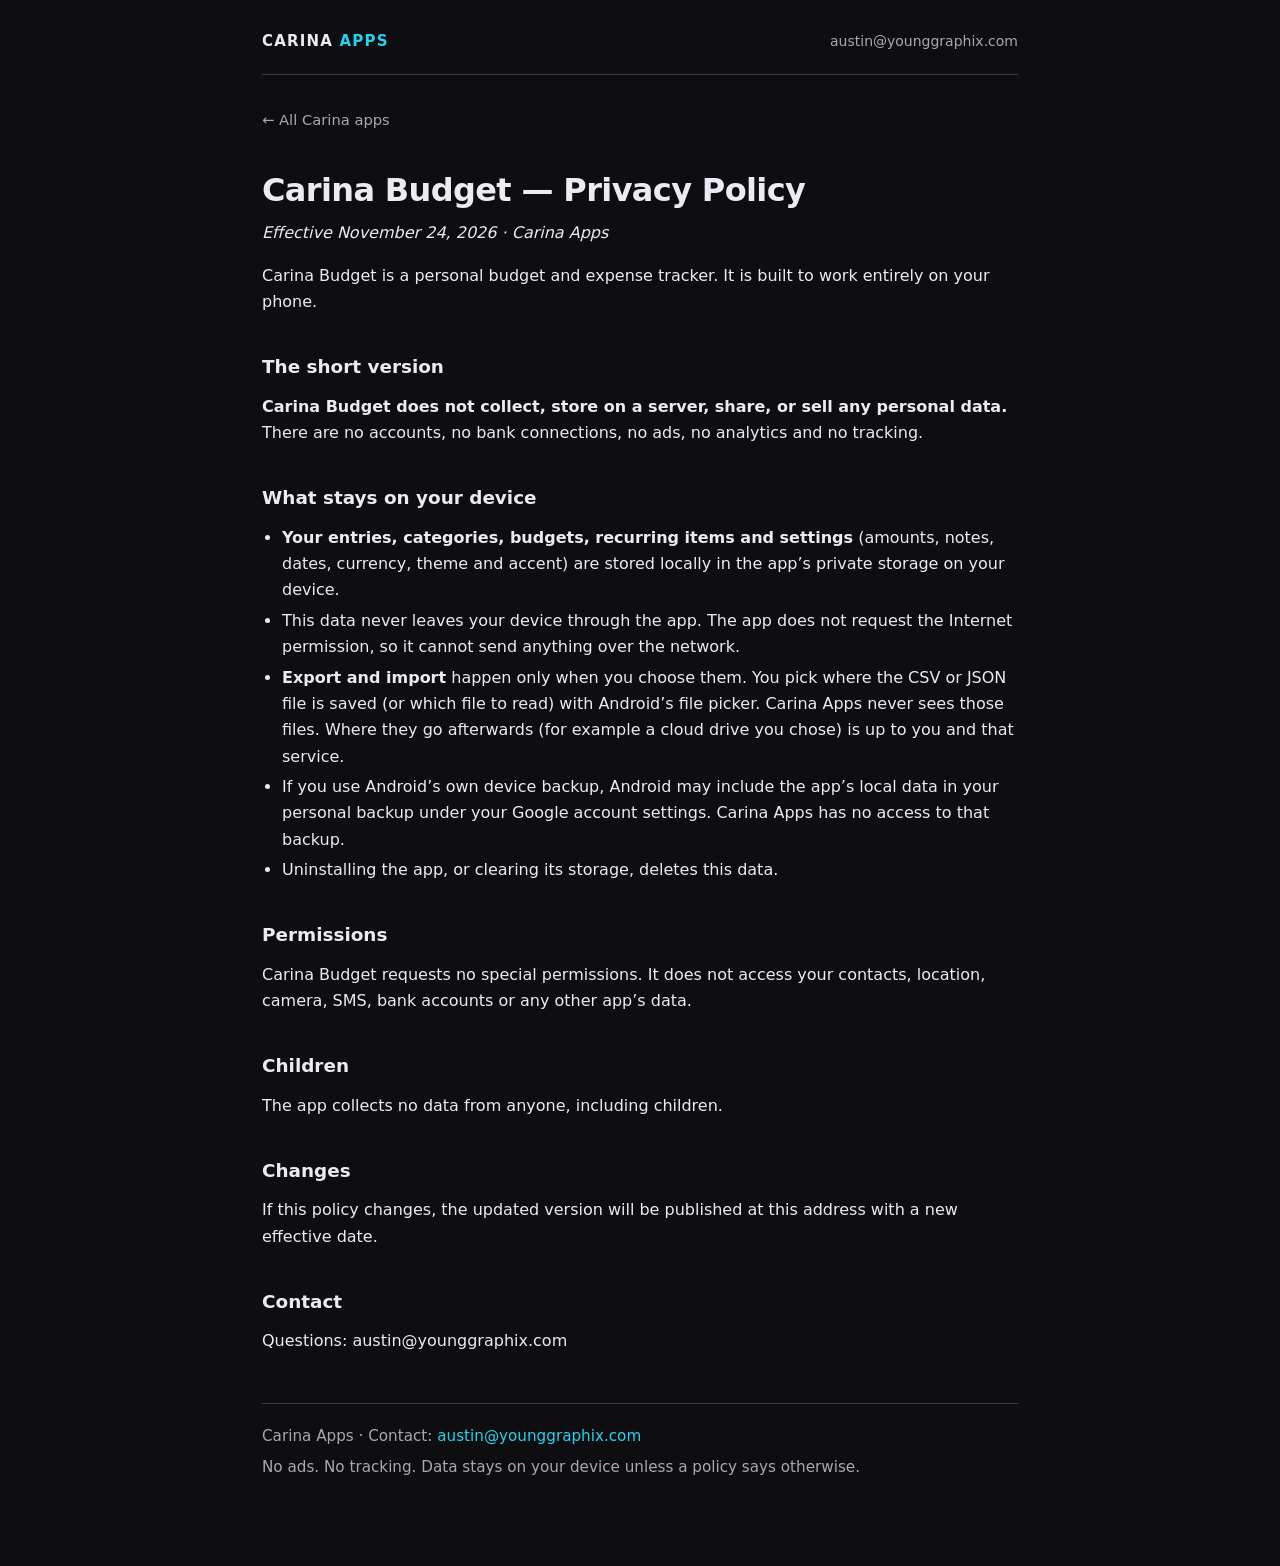
==== privacy/budget/index.html @ 8b6f7bbb "Add Carina Apps site and privacy policies for all apps Co-authored-by: younggraphix <younggraphix@us" ====
<!DOCTYPE html>
<html lang="en">
<head>
<meta charset="utf-8">
<meta name="viewport" content="width=device-width, initial-scale=1">
<title>Carina Budget – Privacy Policy</title>
<meta name="description" content="Privacy policies for Carina Apps — minimal Android apps with no ads and no tracking.">
<link rel="stylesheet" href="../../css/site.css">

</head>
<body>
<div class="wrap">
<header class="site">
  <a class="wordmark" href="../../">Carina <span>Apps</span></a>
  <nav class="top"><a href="mailto:austin@younggraphix.com">austin@younggraphix.com</a></nav>
</header>
<p><a class="back" href="../../">← All Carina apps</a></p>
<article class="policy">
<h1>Carina Budget — Privacy Policy</h1>
<p><em>Effective November 24, 2026 · Carina Apps</em></p>
<p>Carina Budget is a personal budget and expense tracker. It is built to work entirely on your phone.</p>
<h2>The short version</h2>
<p><strong>Carina Budget does not collect, store on a server, share, or sell any personal data.</strong> There are no accounts, no bank connections, no ads, no analytics and no tracking.</p>
<h2>What stays on your device</h2>
<ul>
<li><strong>Your entries, categories, budgets, recurring items and settings</strong> (amounts, notes, dates, currency, theme and accent) are stored locally in the app&rsquo;s private storage on your device.</li>
<li>This data never leaves your device through the app. The app does not request the Internet permission, so it cannot send anything over the network.</li>
<li><strong>Export and import</strong> happen only when you choose them. You pick where the CSV or JSON file is saved (or which file to read) with Android&rsquo;s file picker. Carina Apps never sees those files. Where they go afterwards (for example a cloud drive you chose) is up to you and that service.</li>
<li>If you use Android&rsquo;s own device backup, Android may include the app&rsquo;s local data in your personal backup under your Google account settings. Carina Apps has no access to that backup.</li>
<li>Uninstalling the app, or clearing its storage, deletes this data.</li>
</ul>
<h2>Permissions</h2>
<p>Carina Budget requests no special permissions. It does not access your contacts, location, camera, SMS, bank accounts or any other app&rsquo;s data.</p>
<h2>Children</h2>
<p>The app collects no data from anyone, including children.</p>
<h2>Changes</h2>
<p>If this policy changes, the updated version will be published at this address with a new effective date.</p>
<h2>Contact</h2>
<p>Questions: austin@younggraphix.com</p>
</article>

<footer class="site">
  <p>Carina Apps · Contact: <a href="mailto:austin@younggraphix.com">austin@younggraphix.com</a></p>
  <p>No ads. No tracking. Data stays on your device unless a policy says otherwise.</p>
</footer>
</div>
</body>
</html>
---- css/site.css ----
:root {
  color-scheme: dark;
  --bg: #0e0e11;
  --surface: #151519;
  --surface-2: #1c1c21;
  --text: #eceaf2;
  --muted: #a9a7b3;
  --line: #3a3a42;
  --accent: #22d3ee;
  --accent-dim: #155e75;
}
* { box-sizing: border-box; }
html, body { margin: 0; padding: 0; }
body {
  font: 16px/1.65 system-ui, -apple-system, "Segoe UI", Roboto, sans-serif;
  background: var(--bg);
  color: var(--text);
  min-height: 100vh;
}
a { color: var(--accent); text-decoration: none; }
a:hover { text-decoration: underline; }
.wrap { max-width: 800px; margin: 0 auto; padding: 28px 22px 80px; }
header.site {
  display: flex;
  align-items: baseline;
  justify-content: space-between;
  gap: 16px;
  padding-bottom: 20px;
  margin-bottom: 32px;
  border-bottom: 1px solid var(--line);
}
.wordmark {
  font-size: 15px;
  font-weight: 650;
  letter-spacing: 0.08em;
  text-transform: uppercase;
  color: var(--text);
  text-decoration: none;
}
.wordmark:hover { color: var(--accent); text-decoration: none; }
.wordmark span { color: var(--accent); }
nav.top a { font-size: 14px; color: var(--muted); }
h1 { font-size: 2rem; line-height: 1.2; font-weight: 650; margin: 0 0 0.35em; letter-spacing: -0.02em; }
h2 { font-size: 1.15rem; margin: 2em 0 0.6em; font-weight: 650; }
h3 { font-size: 1.02rem; margin: 1.5em 0 0.5em; }
.lede, .muted, .effective { color: var(--muted); }
.effective { margin: 0 0 1.6em; font-size: 0.95rem; }
.lede { font-size: 1.05rem; margin: 0 0 2.2em; }
p { margin: 0 0 1em; }
ul, ol { margin: 0 0 1em; padding-left: 1.25em; }
li { margin: 0.25em 0; }
code {
  font-family: ui-monospace, "SF Mono", Menlo, Consolas, monospace;
  font-size: 0.9em;
  background: var(--surface-2);
  padding: 0.1em 0.35em;
  border-radius: 4px;
}
table {
  border-collapse: collapse;
  width: 100%;
  font-size: 0.95rem;
  margin: 0 0 1.4em;
}
th, td {
  text-align: left;
  vertical-align: top;
  border: 1px solid var(--line);
  padding: 8px 10px;
}
th { background: var(--surface); font-weight: 600; }
.apps { list-style: none; padding: 0; margin: 0 0 2.5em; display: grid; gap: 12px; }
.apps li {
  background: var(--surface);
  border: 1px solid var(--line);
  border-radius: 14px;
  padding: 16px 18px 14px;
  margin: 0;
}
.apps h2 { margin: 0 0 0.2em; font-size: 1.15rem; }
.pkg { font-size: 0.82rem; color: var(--muted); margin: 0 0 0.55em; }
.pkg code { background: transparent; padding: 0; color: var(--muted); }
.apps p { margin: 0 0 0.7em; color: var(--text); }
.note {
  background: var(--surface);
  border: 1px solid var(--line);
  border-radius: 12px;
  padding: 12px 14px;
  margin: 0 0 1.6em;
  color: var(--muted);
  font-size: 0.95rem;
}
footer.site {
  margin-top: 48px;
  padding-top: 20px;
  border-top: 1px solid var(--line);
  color: var(--muted);
  font-size: 0.95rem;
}
footer.site p { margin: 0 0 0.4em; }
strong { font-weight: 650; }
.back { display: inline-block; margin-bottom: 22px; color: var(--muted); font-size: 0.92rem; }
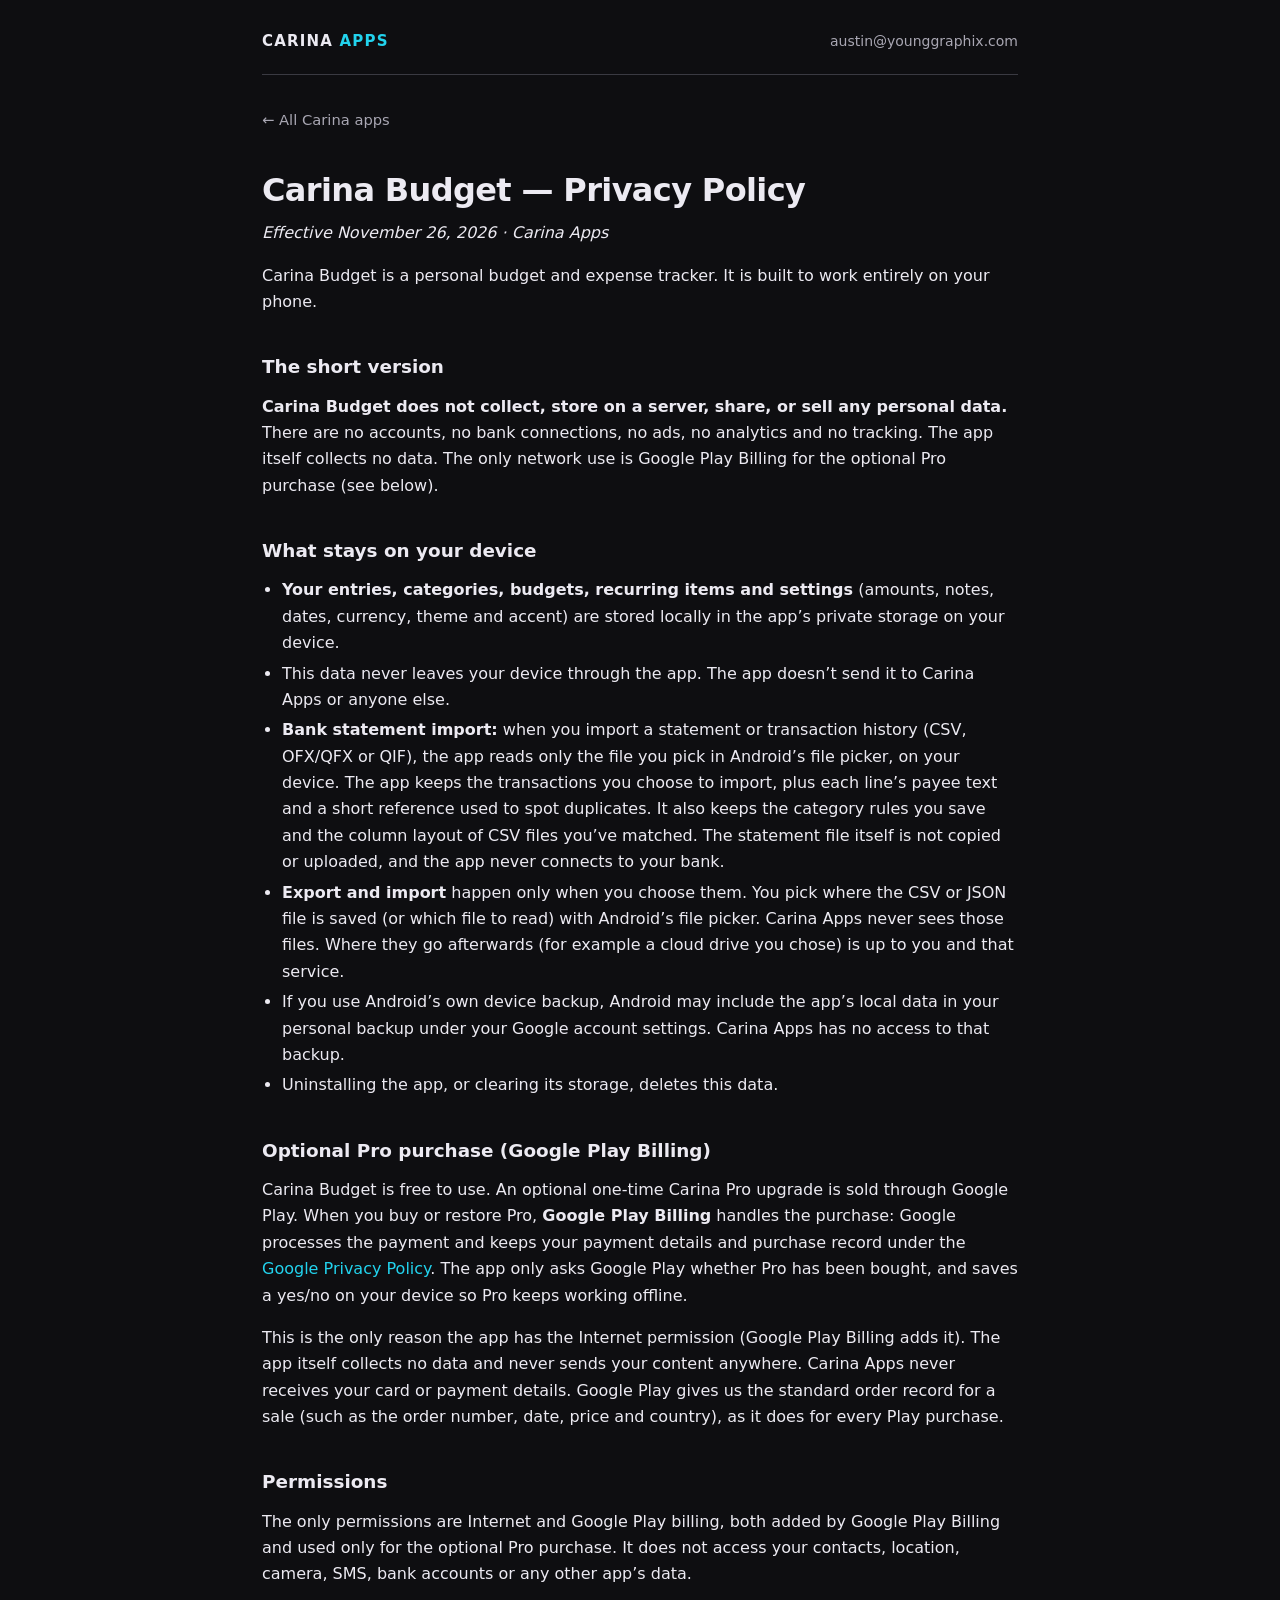
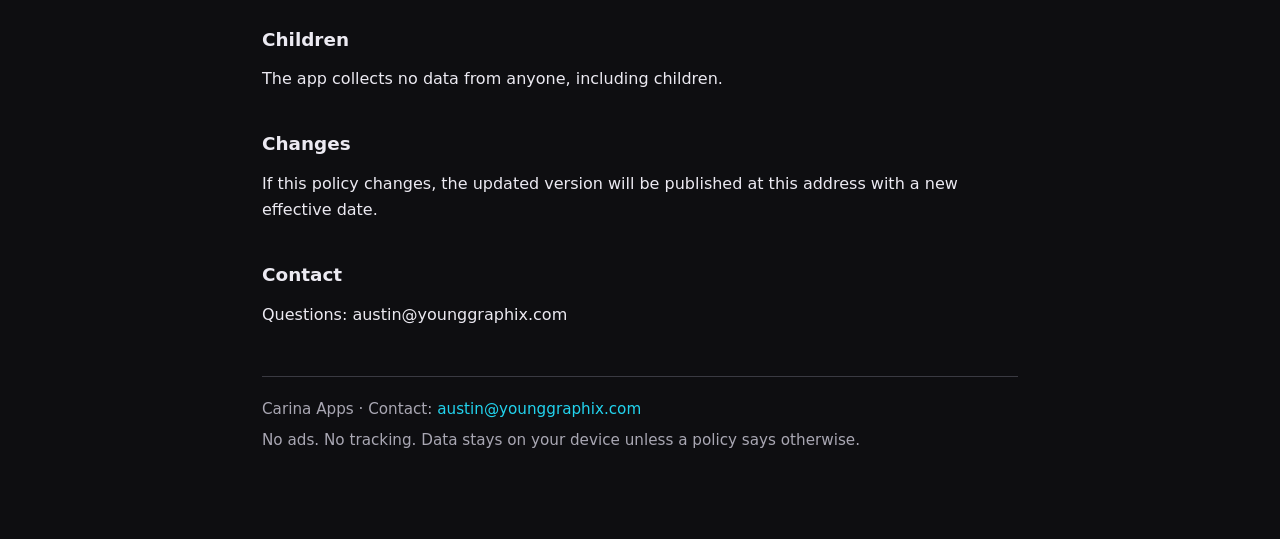
==== commit 252d8f9f: "Privacy policies: Notes, Habits, Budget, Focus use Google Play Billing for the optional Pro purchase" ====
--- a/privacy/budget/index.html
+++ b/privacy/budget/index.html
@@ -17,20 +17,24 @@
 <p><a class="back" href="../../">← All Carina apps</a></p>
 <article class="policy">
 <h1>Carina Budget — Privacy Policy</h1>
-<p><em>Effective November 24, 2026 · Carina Apps</em></p>
+<p><em>Effective November 26, 2026 · Carina Apps</em></p>
 <p>Carina Budget is a personal budget and expense tracker. It is built to work entirely on your phone.</p>
 <h2>The short version</h2>
-<p><strong>Carina Budget does not collect, store on a server, share, or sell any personal data.</strong> There are no accounts, no bank connections, no ads, no analytics and no tracking.</p>
+<p><strong>Carina Budget does not collect, store on a server, share, or sell any personal data.</strong> There are no accounts, no bank connections, no ads, no analytics and no tracking. The app itself collects no data. The only network use is Google Play Billing for the optional Pro purchase (see below).</p>
 <h2>What stays on your device</h2>
 <ul>
 <li><strong>Your entries, categories, budgets, recurring items and settings</strong> (amounts, notes, dates, currency, theme and accent) are stored locally in the app&rsquo;s private storage on your device.</li>
-<li>This data never leaves your device through the app. The app does not request the Internet permission, so it cannot send anything over the network.</li>
+<li>This data never leaves your device through the app. The app doesn&rsquo;t send it to Carina Apps or anyone else.</li>
+<li><strong>Bank statement import:</strong> when you import a statement or transaction history (CSV, OFX/QFX or QIF), the app reads only the file you pick in Android&rsquo;s file picker, on your device. The app keeps the transactions you choose to import, plus each line&rsquo;s payee text and a short reference used to spot duplicates. It also keeps the category rules you save and the column layout of CSV files you&rsquo;ve matched. The statement file itself is not copied or uploaded, and the app never connects to your bank.</li>
 <li><strong>Export and import</strong> happen only when you choose them. You pick where the CSV or JSON file is saved (or which file to read) with Android&rsquo;s file picker. Carina Apps never sees those files. Where they go afterwards (for example a cloud drive you chose) is up to you and that service.</li>
 <li>If you use Android&rsquo;s own device backup, Android may include the app&rsquo;s local data in your personal backup under your Google account settings. Carina Apps has no access to that backup.</li>
 <li>Uninstalling the app, or clearing its storage, deletes this data.</li>
 </ul>
+<h2>Optional Pro purchase (Google Play Billing)</h2>
+<p>Carina Budget is free to use. An optional one-time Carina Pro upgrade is sold through Google Play. When you buy or restore Pro, <strong>Google Play Billing</strong> handles the purchase: Google processes the payment and keeps your payment details and purchase record under the <a href="https://policies.google.com/privacy">Google Privacy Policy</a>. The app only asks Google Play whether Pro has been bought, and saves a yes/no on your device so Pro keeps working offline.</p>
+<p>This is the only reason the app has the Internet permission (Google Play Billing adds it). The app itself collects no data and never sends your content anywhere. Carina Apps never receives your card or payment details. Google Play gives us the standard order record for a sale (such as the order number, date, price and country), as it does for every Play purchase.</p>
 <h2>Permissions</h2>
-<p>Carina Budget requests no special permissions. It does not access your contacts, location, camera, SMS, bank accounts or any other app&rsquo;s data.</p>
+<p>The only permissions are Internet and Google Play billing, both added by Google Play Billing and used only for the optional Pro purchase. It does not access your contacts, location, camera, SMS, bank accounts or any other app&rsquo;s data.</p>
 <h2>Children</h2>
 <p>The app collects no data from anyone, including children.</p>
 <h2>Changes</h2>
